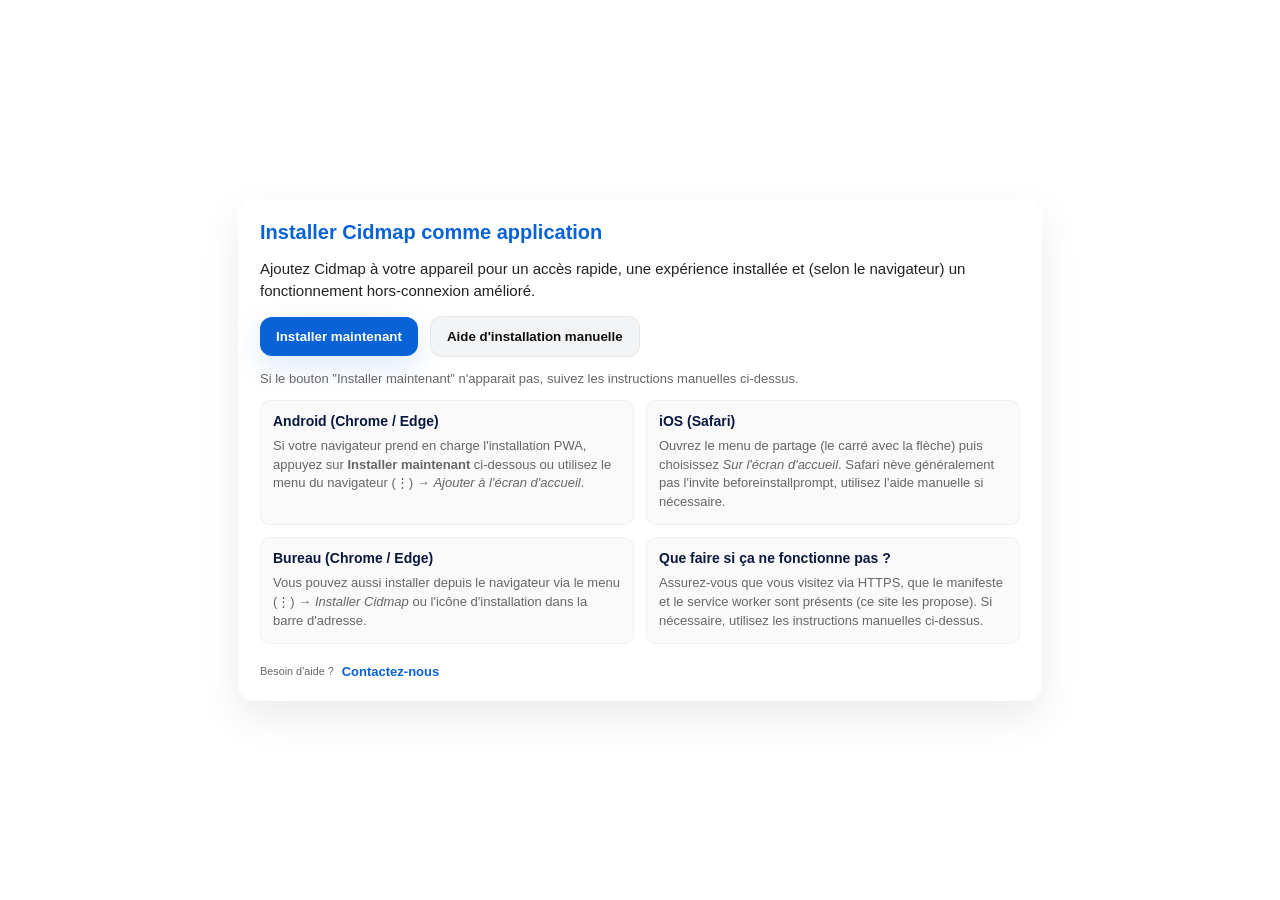
==== pwa.htm @ b0c0d8b7 "ajout des fichiers front-end" ====
<!doctype html>
<html lang="fr">
<head>
  <meta charset="utf-8" />
  <meta name="viewport" content="width=device-width,initial-scale=1" />
  <title>Installer Cidmap — PWA</title>
  <link rel="manifest" href="/manifest.json">
  <meta name="theme-color" content="#f0f2f5">
  <meta name="mobile-web-app-capable" content="yes">
  <meta name="apple-mobile-web-app-capable" content="yes">
  <meta name="apple-mobile-web-app-status-bar-style" content="black-translucent">
  <link rel="apple-touch-icon" href="/src/shared/images/squirrel-croix-192.png">
  <script type="module" src="/src/shared/pwa-register.js"></script>
  <style>
    :root{
      --bg:#ffffff;
      --card:#ffffff;
      --accent:#0962D6;
      --muted:#666;
      --radius:12px;
    }
    html,body{height:100%;margin:0;font-family:Inter, "Noto Sans", Arial, sans-serif;background:var(--bg);color:#111}
    .wrap{min-height:100vh;display:flex;align-items:center;justify-content:center;padding:20px;box-sizing:border-box}
    .card{width:100%;max-width:760px;background:var(--card);border-radius:16px;box-shadow:0 16px 40px rgba(2,6,23,0.08);padding:22px;display:flex;flex-direction:column;gap:14px}
    h1{margin:0;font-size:20px;color:var(--accent);font-weight:800}
    p{margin:0;color:var(--muted);line-height:1.45}
    .lead{font-size:15px;color:#222}
    .actions{display:flex;gap:12px;flex-wrap:wrap;align-items:center}
    .btn{appearance:none;border:0;padding:12px 16px;border-radius:12px;font-weight:800;cursor:pointer}
    .btn-primary{background:var(--accent);color:#fff;box-shadow:0 10px 30px rgba(9,98,214,0.14)}
    .btn-secondary{background:#f3f4f6;color:#111;border:1px solid rgba(0,0,0,0.06)}
    .hint{font-size:13px;color:var(--muted)}
    .cards{display:grid;grid-template-columns:1fr;gap:12px}
    .platform{background:#fafafa;padding:12px;border-radius:10px;border:1px solid rgba(0,0,0,0.04)}
    .platform h3{margin:0 0 8px 0;font-size:14px;color:#0A1840}
    .small{font-size:13px;color:var(--muted)}
    .footer{margin-top:6px;font-size:13px;color:var(--muted)}
    @media(min-width:720px){ .cards{grid-template-columns:1fr 1fr} }
  </style>
</head>
<body>
  <div class="wrap">
    <main class="card" role="main" aria-labelledby="pageTitle">
      <h1 id="pageTitle">Installer Cidmap comme application</h1>
      <p class="lead">Ajoutez Cidmap à votre appareil pour un accès rapide, une expérience installée et (selon le navigateur) un fonctionnement hors‑connexion amélioré.</p>

      <div class="actions" aria-hidden="false">
        <button id="installNowBtn" class="btn btn-primary" disabled>Installer maintenant</button>
        <button id="manualHelpBtn" class="btn btn-secondary" type="button">Aide d'installation manuelle</button>
      </div>

      <div id="status" class="hint" role="status" aria-live="polite">Vérification de la disponibilité d'installation…</div>

      <section class="cards" aria-label="Instructions d'installation">
        <div class="platform" id="androidCard">
          <h3>Android (Chrome / Edge)</h3>
          <p class="small">Si votre navigateur prend en charge l'installation PWA, appuyez sur <strong>Installer maintenant</strong> ci‑dessous ou utilisez le menu du navigateur (⋮) → <em>Ajouter à l'écran d'accueil</em>.</p>
        </div>
        <div class="platform" id="iosCard">
          <h3>iOS (Safari)</h3>
          <p class="small">Ouvrez le menu de partage (le carré avec la flèche) puis choisissez <em>Sur l'écran d'accueil</em>. Safari nève généralement pas l'invite beforeinstallprompt, utilisez l'aide manuelle si nécessaire.</p>
        </div>
        <div class="platform" id="desktopCard">
          <h3>Bureau (Chrome / Edge)</h3>
          <p class="small">Vous pouvez aussi installer depuis le navigateur via le menu (⋮) → <em>Installer Cidmap</em> ou l'icône d'installation dans la barre d'adresse.</p>
        </div>
        <div class="platform" id="fallbackCard">
          <h3>Que faire si ça ne fonctionne pas ?</h3>
          <p class="small">Assurez‑vous que vous visitez via HTTPS, que le manifeste et le service worker sont présents (ce site les propose). Si nécessaire, utilisez les instructions manuelles ci‑dessus.</p>
        </div>
      </section>

      <div class="footer">
        <div style="display:flex;gap:8px;align-items:center;flex-wrap:wrap">
          <small>Besoin d'aide ?</small>
          <a href="/src/auth/auth.html" style="color:var(--accent);font-weight:800;text-decoration:none">Contactez‑nous</a>
        </div>
      </div>
    </main>
  </div>

  <script>
    (function(){
      const installBtn = document.getElementById('installNowBtn');
      const manualHelpBtn = document.getElementById('manualHelpBtn');
      const statusEl = document.getElementById('status');

      // Store the beforeinstallprompt event so we can trigger it later
      let deferredPrompt = null;

      // Update UI when beforeinstallprompt fires
      window.addEventListener('beforeinstallprompt', (e) => {
        e.preventDefault();
        deferredPrompt = e;
        installBtn.disabled = false;
        statusEl.textContent = 'Prêt à installer — appuyez sur "Installer maintenant".';
      });

      // If page loaded in standalone mode already, hide install option
      function updateStandaloneState(){
        const isStandalone = navigator.standalone || window.matchMedia('(display-mode: standalone)').matches;
        if (isStandalone) {
          installBtn.style.display = 'none';
          statusEl.textContent = 'Cidmap est déjà installé sur cet appareil.';
        }
      }
      updateStandaloneState();

      // Click handler to show native install prompt
      installBtn.addEventListener('click', async (ev) => {
        ev.preventDefault();
        if (!deferredPrompt) {
          // fallback: instruct manual install
          statusEl.textContent = 'Installation automatique indisponible — utilisez les instructions manuelles ci‑dessus.';
          return;
        }
        try {
          // show native prompt
          deferredPrompt.prompt();
          // wait for the user's choice
          const choice = await deferredPrompt.userChoice;
          if (choice && choice.outcome === 'accepted') {
            statusEl.textContent = 'Merci — l\'installation a été acceptée.';
            installBtn.disabled = true;
          } else {
            statusEl.textContent = 'Installation annulée par l\'utilisateur.';
          }
        } catch (err) {
          console.warn('install prompt failed', err);
          statusEl.textContent = 'Impossible d\'afficher l\'invite d\'installation.';
        } finally {
          // Clear reference per spec best practice
          deferredPrompt = null;
        }
      });

      // Manual help button shows a concise platform-specific hint dialog (accessible)
      manualHelpBtn.addEventListener('click', () => {
        const isIOS = /iphone|ipad|ipod/i.test(navigator.userAgent);
        const msg = isIOS
          ? "iOS — Ouvrez le menu de partage (le carré avec la flèche) puis choisissez « Sur l'écran d'accueil ». Ensuite, confirmez l'ajout."
          : "Android/Desktop — Ouvrez le menu du navigateur (⋮) et choisissez « Ajouter à l'écran d'accueil » ou « Installer ». Sur desktop, cherchez l'icône d'installation dans la barre d'adresse.";
        // Accessible alert-style modal using alert() for simplicity and guaranteed visibility
        alert(msg);
      });

      // Accessibility: also respond to keyboard Enter when focused
      installBtn.addEventListener('keydown', (e) => { if (e.key === 'Enter') installBtn.click(); });

      // Show contextual hints if browser never fires beforeinstallprompt after a short delay
      setTimeout(() => {
        if (!deferredPrompt && !navigator.standalone && !window.matchMedia('(display-mode: standalone)').matches) {
          statusEl.textContent = 'Si le bouton "Installer maintenant" n\'apparait pas, suivez les instructions manuelles ci‑dessus.';
          installBtn.disabled = true;
        }
      }, 1200);

      // Make deferredPrompt available to opener windows (helps when user navigates from index that saved the event)
      try { window.deferredPrompt = deferredPrompt; } catch(e){}

      // Listen for appinstalled event to update UI
      window.addEventListener('appinstalled', () => {
        statusEl.textContent = 'Cidmap a été installé — merci !';
        installBtn.style.display = 'none';
        try { installBtn.disabled = true; } catch(e){}
      });

    })();
  </script>
</body>
</html>
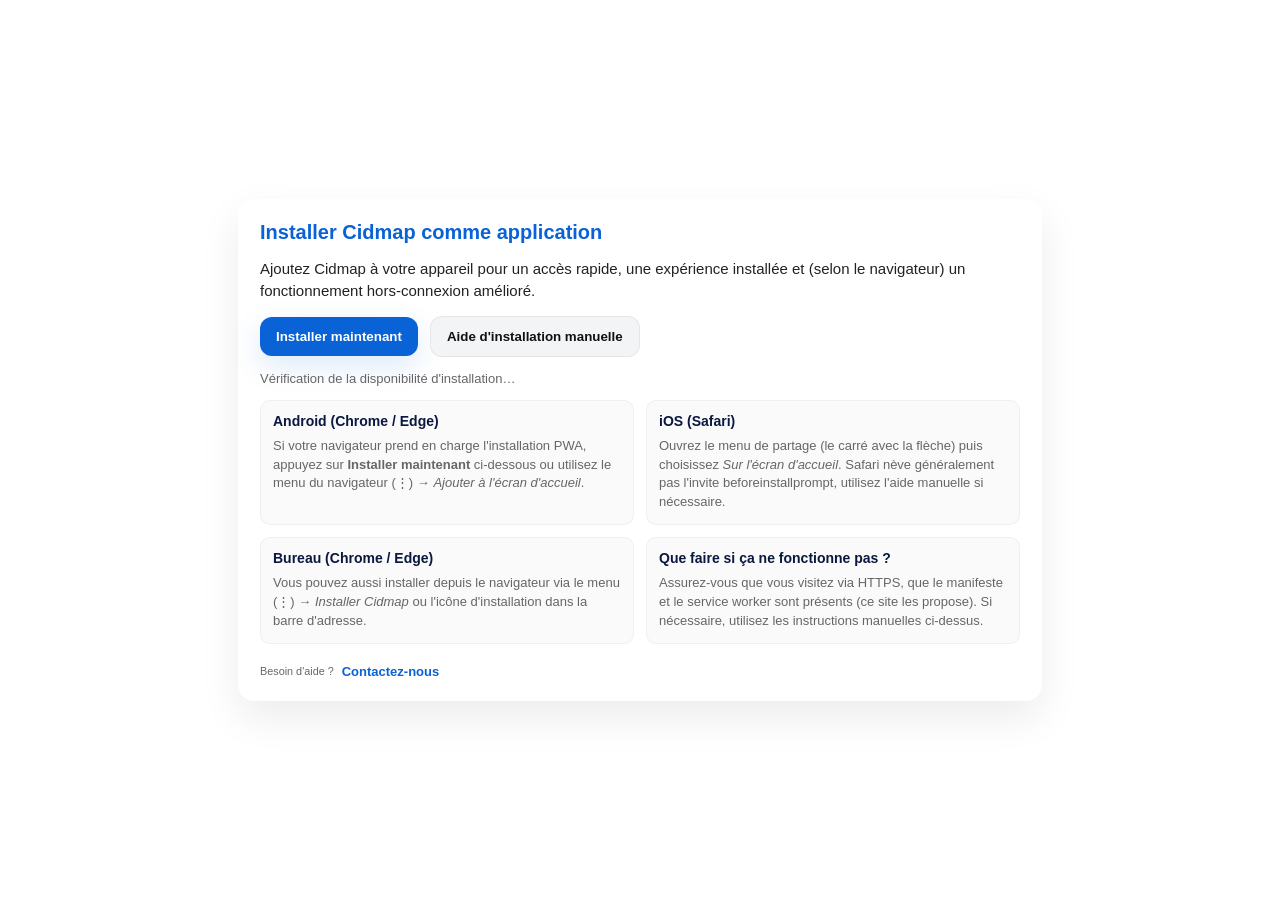
==== commit 5612a47f: "Make PWA updates network-first and guard CSS loading, with offline image caching (6b06df15d59c3012f8" ====
--- a/pwa.htm
+++ b/pwa.htm
@@ -10,7 +10,7 @@
   <meta name="apple-mobile-web-app-capable" content="yes">
   <meta name="apple-mobile-web-app-status-bar-style" content="black-translucent">
   <link rel="apple-touch-icon" href="/src/shared/images/squirrel-croix-192.png">
-  <script type="module" src="/src/shared/pwa-register.js"></script>
+  <script type="module" src="/src/shared/pwa-register.js?pwa-update-v3"></script>
   <style>
     :root{
       --bg:#ffffff;
